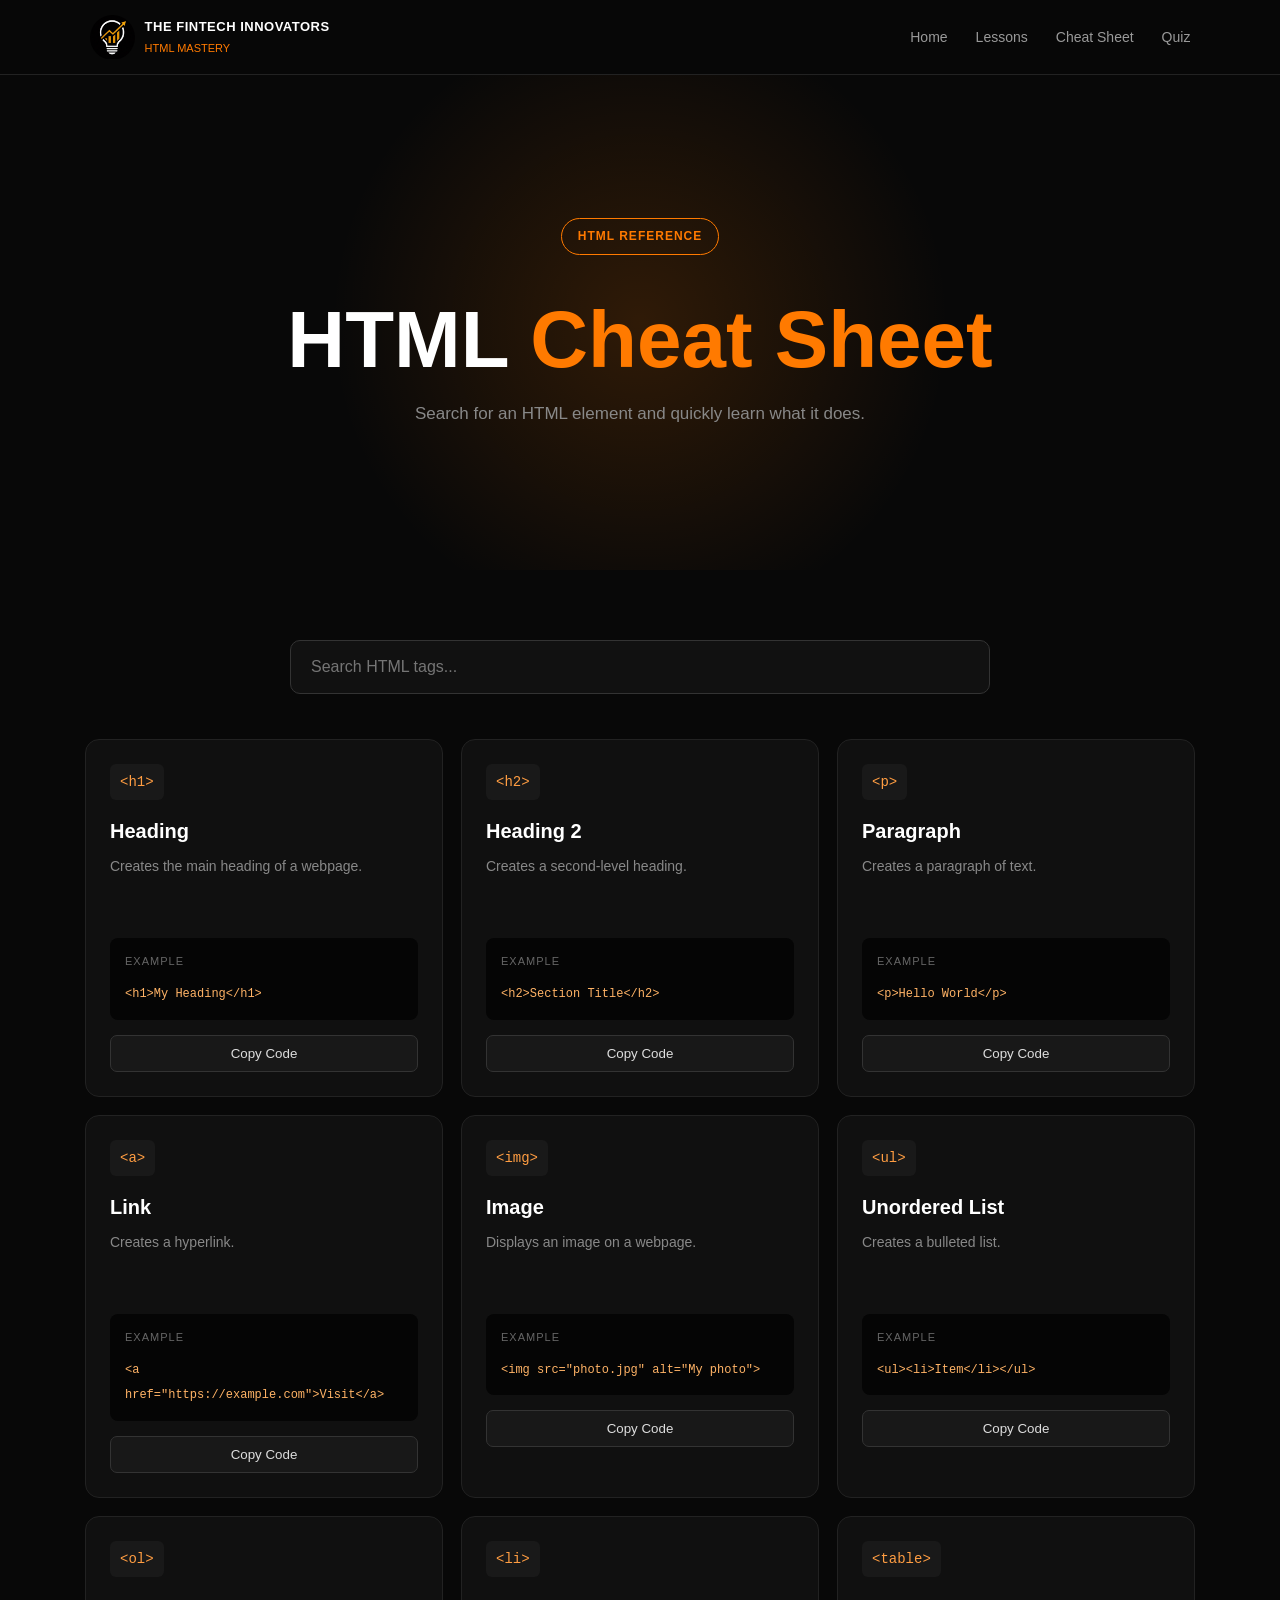
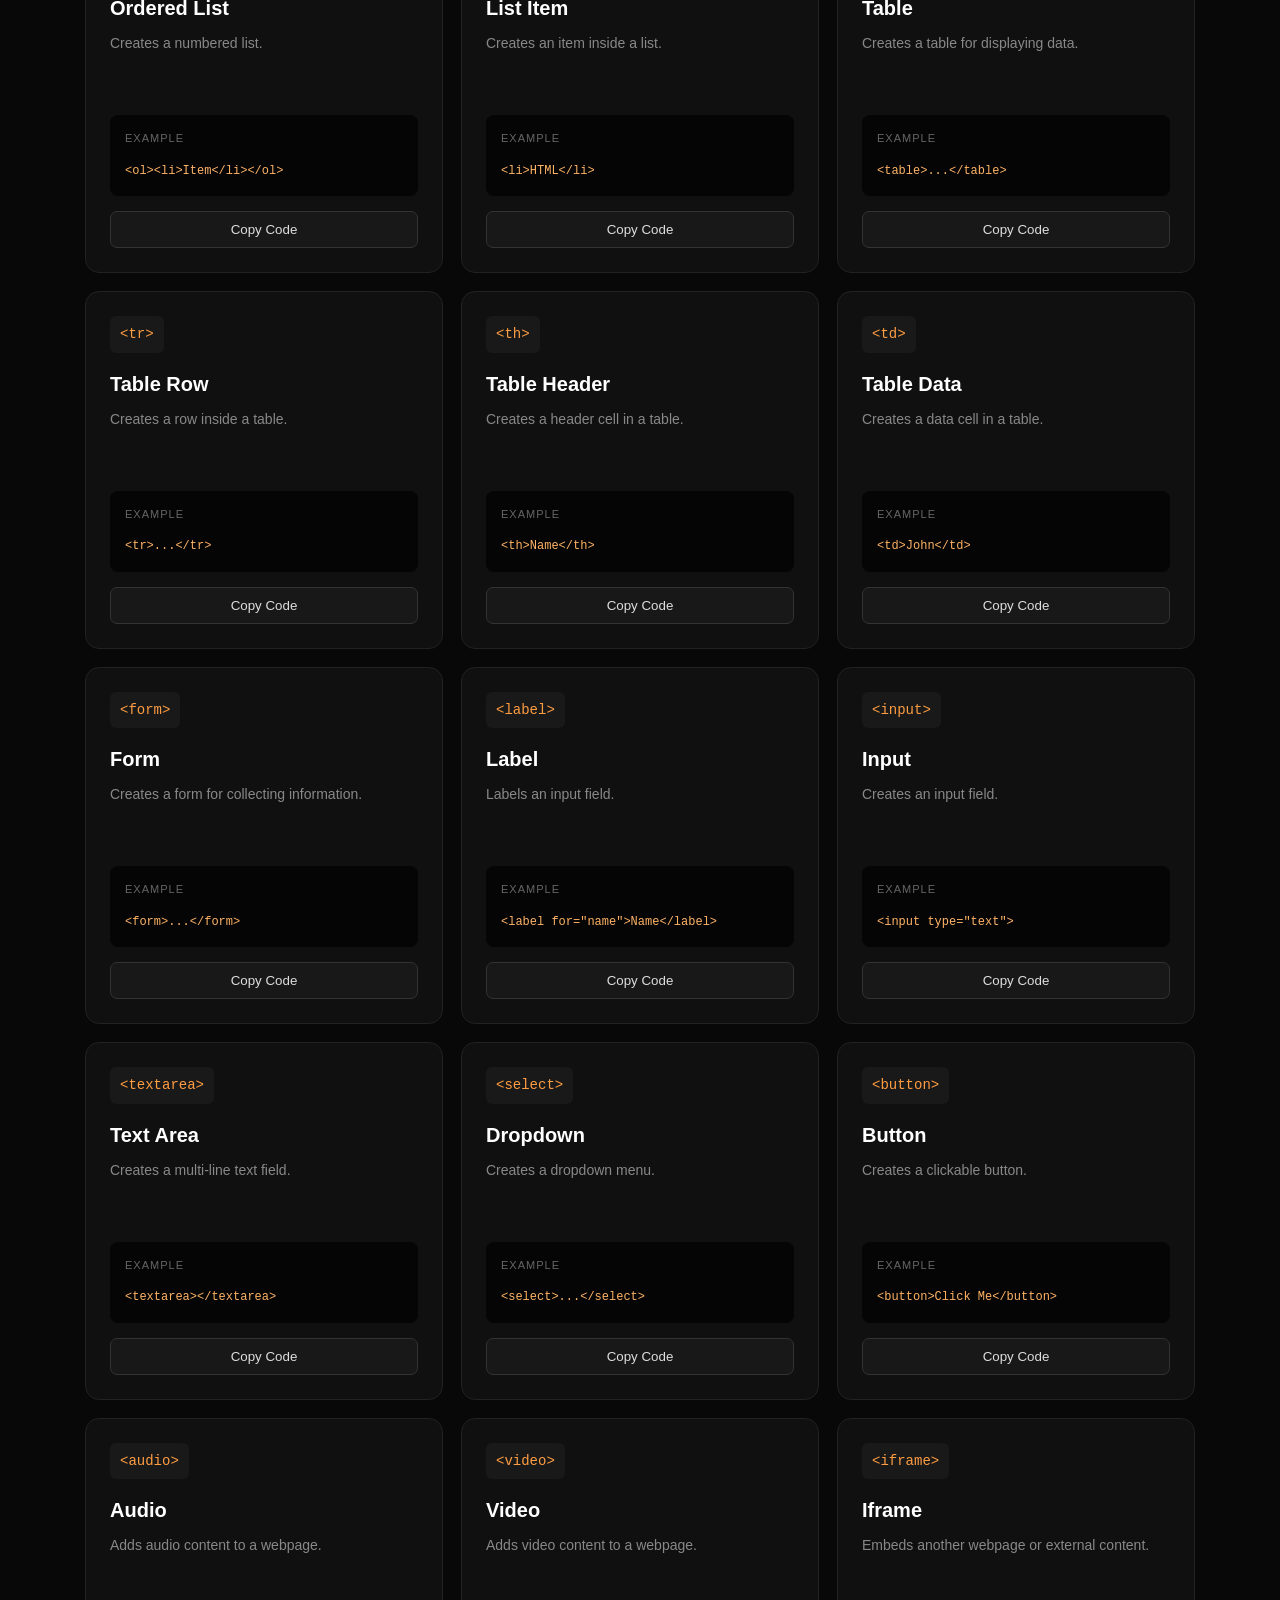
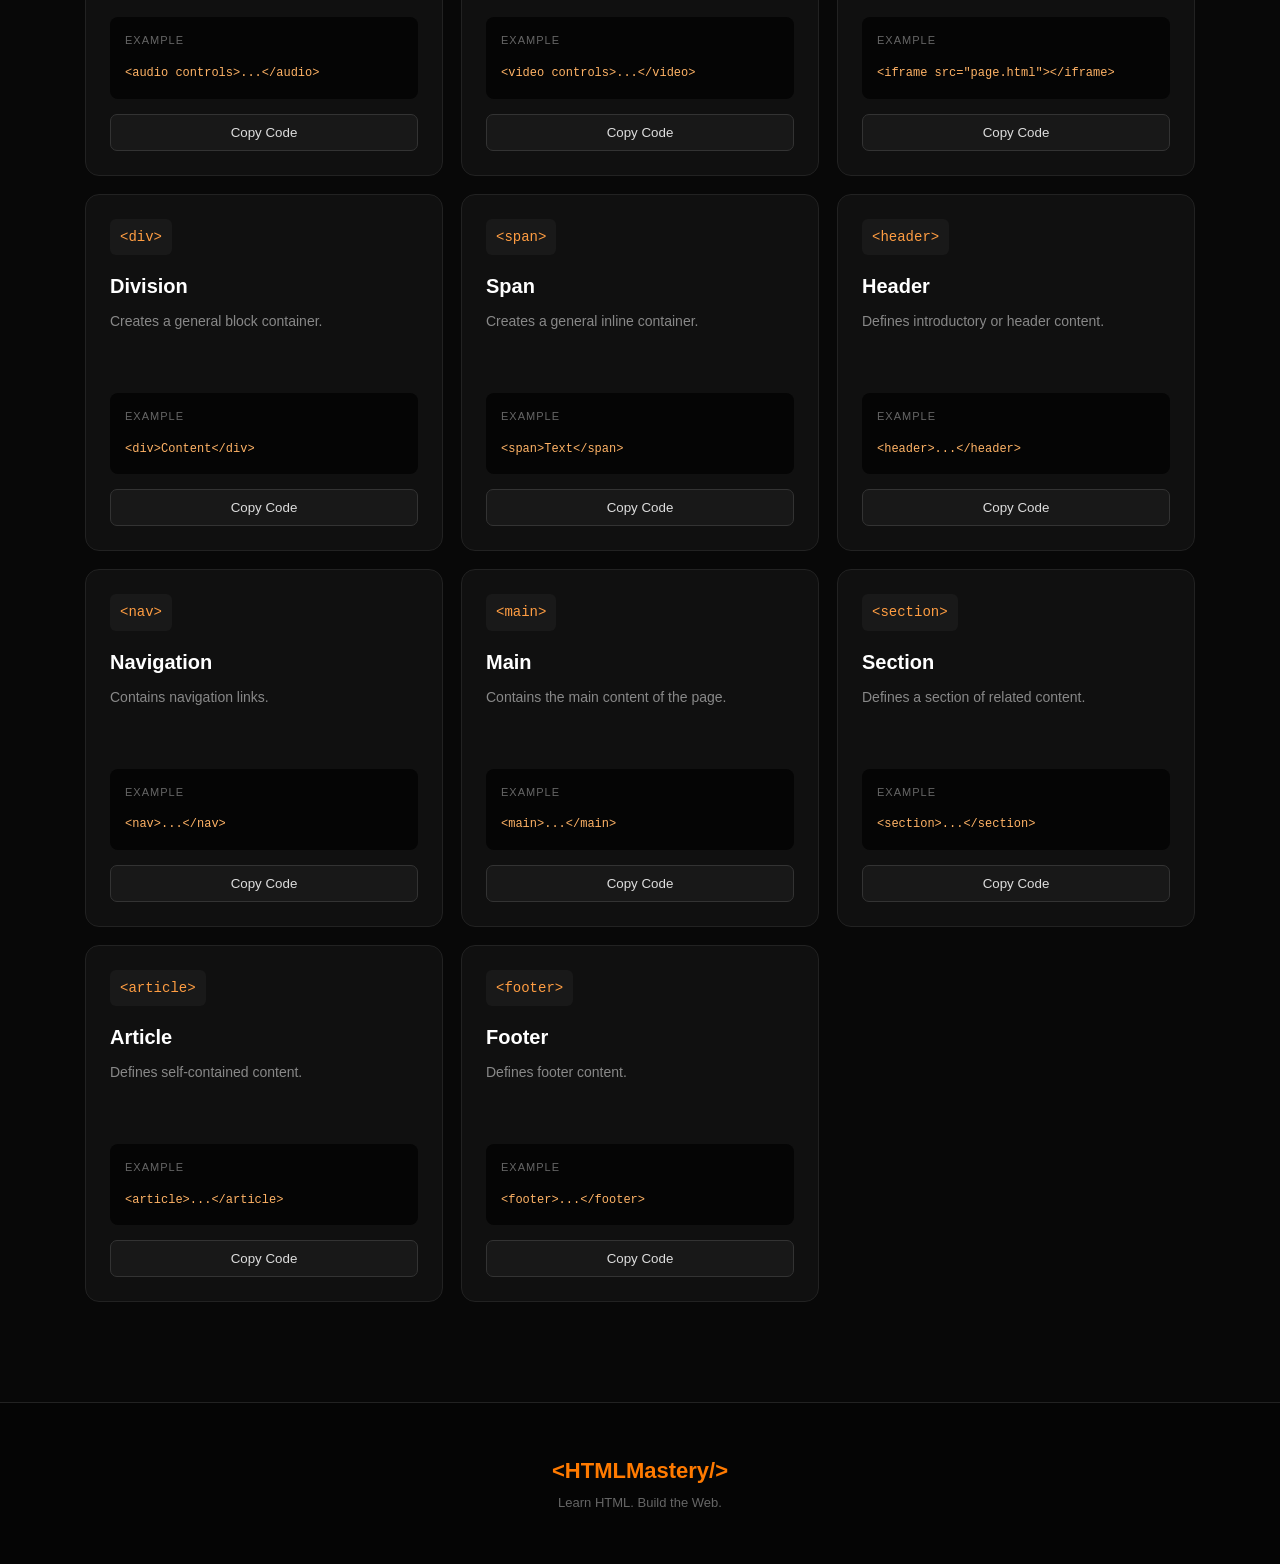
==== cheat-sheet.html @ 60eeace7 "Add files via upload" ====
<!DOCTYPE html>
<html lang="en">

<head>

  <meta charset="UTF-8">

  <meta
    name="viewport"
    content="width=device-width, initial-scale=1.0"
  >

  <title>HTML Cheat Sheet | HTML Mastery</title>

  <link rel="stylesheet" href="style.css">

</head>


<body>


  <!-- NAVIGATION -->

  <header class="navbar">

    <a href="index.html" class="brand">
        <img src="tfi-logo.jpeg" alt="The FinTech Innovators logo">

        <div>
            <strong>THE FINTECH INNOVATORS</strong>
            <span>HTML MASTERY</span>
        </div>
    </a>

    <nav>
        <a href="index.html">Home</a>
        <a href="lessons.html">Lessons</a>
        <a href="cheat-sheet.html">Cheat Sheet</a>
        <a href="quiz.html">Quiz</a>
    </nav>

</header>



  <!-- HERO -->

  <section class="course-hero">

    <div>

      <span class="badge">
        HTML REFERENCE
      </span>

      <h1>
        HTML <span>Cheat Sheet</span>
      </h1>

      <p>
        Search for an HTML element and quickly
        learn what it does.
      </p>

    </div>

  </section>



  <!-- SEARCH -->

  <main class="cheat-container">

    <div class="cheat-search">

      <input
        type="text"
        id="searchBox"
        placeholder="Search HTML tags..."
      >

    </div>


    <!-- RESULTS -->

    <div
      id="results"
      class="tag-grid"
    ></div>


    <p
      id="noResults"
      class="no-results"
    >
      No matching HTML tags found.
    </p>

  </main>



  <!-- FOOTER -->

  <footer>

    <p>
      &lt;HTMLMastery/&gt;
    </p>

    <span>
      Learn HTML. Build the Web.
    </span>

  </footer>



  <!-- JAVASCRIPT -->

  <script>

    const htmlTags = [

      {
        tag: "&lt;h1&gt;",
        name: "Heading",
        description: "Creates the main heading of a webpage.",
        code: "&lt;h1&gt;My Heading&lt;/h1&gt;"
      },

      {
        tag: "&lt;h2&gt;",
        name: "Heading 2",
        description: "Creates a second-level heading.",
        code: "&lt;h2&gt;Section Title&lt;/h2&gt;"
      },

      {
        tag: "&lt;p&gt;",
        name: "Paragraph",
        description: "Creates a paragraph of text.",
        code: "&lt;p&gt;Hello World&lt;/p&gt;"
      },

      {
        tag: "&lt;a&gt;",
        name: "Link",
        description: "Creates a hyperlink.",
        code: '&lt;a href="https://example.com"&gt;Visit&lt;/a&gt;'
      },

      {
        tag: "&lt;img&gt;",
        name: "Image",
        description: "Displays an image on a webpage.",
        code: '&lt;img src="photo.jpg" alt="My photo"&gt;'
      },

      {
        tag: "&lt;ul&gt;",
        name: "Unordered List",
        description: "Creates a bulleted list.",
        code: "&lt;ul&gt;&lt;li&gt;Item&lt;/li&gt;&lt;/ul&gt;"
      },

      {
        tag: "&lt;ol&gt;",
        name: "Ordered List",
        description: "Creates a numbered list.",
        code: "&lt;ol&gt;&lt;li&gt;Item&lt;/li&gt;&lt;/ol&gt;"
      },

      {
        tag: "&lt;li&gt;",
        name: "List Item",
        description: "Creates an item inside a list.",
        code: "&lt;li&gt;HTML&lt;/li&gt;"
      },

      {
        tag: "&lt;table&gt;",
        name: "Table",
        description: "Creates a table for displaying data.",
        code: "&lt;table&gt;...&lt;/table&gt;"
      },

      {
        tag: "&lt;tr&gt;",
        name: "Table Row",
        description: "Creates a row inside a table.",
        code: "&lt;tr&gt;...&lt;/tr&gt;"
      },

      {
        tag: "&lt;th&gt;",
        name: "Table Header",
        description: "Creates a header cell in a table.",
        code: "&lt;th&gt;Name&lt;/th&gt;"
      },

      {
        tag: "&lt;td&gt;",
        name: "Table Data",
        description: "Creates a data cell in a table.",
        code: "&lt;td&gt;John&lt;/td&gt;"
      },

      {
        tag: "&lt;form&gt;",
        name: "Form",
        description: "Creates a form for collecting information.",
        code: "&lt;form&gt;...&lt;/form&gt;"
      },

      {
        tag: "&lt;label&gt;",
        name: "Label",
        description: "Labels an input field.",
        code: '&lt;label for="name"&gt;Name&lt;/label&gt;'
      },

      {
        tag: "&lt;input&gt;",
        name: "Input",
        description: "Creates an input field.",
        code: '&lt;input type="text"&gt;'
      },

      {
        tag: "&lt;textarea&gt;",
        name: "Text Area",
        description: "Creates a multi-line text field.",
        code: "&lt;textarea&gt;&lt;/textarea&gt;"
      },

      {
        tag: "&lt;select&gt;",
        name: "Dropdown",
        description: "Creates a dropdown menu.",
        code: "&lt;select&gt;...&lt;/select&gt;"
      },

      {
        tag: "&lt;button&gt;",
        name: "Button",
        description: "Creates a clickable button.",
        code: "&lt;button&gt;Click Me&lt;/button&gt;"
      },

      {
        tag: "&lt;audio&gt;",
        name: "Audio",
        description: "Adds audio content to a webpage.",
        code: "&lt;audio controls&gt;...&lt;/audio&gt;"
      },

      {
        tag: "&lt;video&gt;",
        name: "Video",
        description: "Adds video content to a webpage.",
        code: "&lt;video controls&gt;...&lt;/video&gt;"
      },

      {
        tag: "&lt;iframe&gt;",
        name: "Iframe",
        description: "Embeds another webpage or external content.",
        code: '&lt;iframe src="page.html"&gt;&lt;/iframe&gt;'
      },

      {
        tag: "&lt;div&gt;",
        name: "Division",
        description: "Creates a general block container.",
        code: "&lt;div&gt;Content&lt;/div&gt;"
      },

      {
        tag: "&lt;span&gt;",
        name: "Span",
        description: "Creates a general inline container.",
        code: "&lt;span&gt;Text&lt;/span&gt;"
      },

      {
        tag: "&lt;header&gt;",
        name: "Header",
        description: "Defines introductory or header content.",
        code: "&lt;header&gt;...&lt;/header&gt;"
      },

      {
        tag: "&lt;nav&gt;",
        name: "Navigation",
        description: "Contains navigation links.",
        code: "&lt;nav&gt;...&lt;/nav&gt;"
      },

      {
        tag: "&lt;main&gt;",
        name: "Main",
        description: "Contains the main content of the page.",
        code: "&lt;main&gt;...&lt;/main&gt;"
      },

      {
        tag: "&lt;section&gt;",
        name: "Section",
        description: "Defines a section of related content.",
        code: "&lt;section&gt;...&lt;/section&gt;"
      },

      {
        tag: "&lt;article&gt;",
        name: "Article",
        description: "Defines self-contained content.",
        code: "&lt;article&gt;...&lt;/article&gt;"
      },

      {
        tag: "&lt;footer&gt;",
        name: "Footer",
        description: "Defines footer content.",
        code: "&lt;footer&gt;...&lt;/footer&gt;"
      }

    ];


    const results =
      document.getElementById("results");

    const searchBox =
      document.getElementById("searchBox");

    const noResults =
      document.getElementById("noResults");


    function showTags(list) {

      results.innerHTML = "";

      noResults.style.display = "none";


      if (list.length === 0) {

        noResults.style.display = "block";

        return;

      }


      list.forEach(function(item) {

        const card =
          document.createElement("div");

        card.className = "tag-card";


        card.innerHTML =

          '<div class="tag-name">' +
          item.tag +
          '</div>' +

          '<h3>' +
          item.name +
          '</h3>' +

          '<p>' +
          item.description +
          '</p>' +

          '<div class="tag-example">' +

          '<span>Example</span>' +

          '<code>' +
          item.code +
          '</code>' +

          '</div>' +

          '<button class="copy-tag">' +
          'Copy Code' +
          '</button>';


        const copyButton =
          card.querySelector(".copy-tag");


        copyButton.addEventListener(
          "click",
          function() {

            const temporary =
              document.createElement("textarea");

            temporary.innerHTML =
              item.code;

            document.body.appendChild(temporary);

            temporary.select();

            document.execCommand("copy");

            temporary.remove();

            copyButton.textContent =
              "Copied ✓";


            setTimeout(function() {

              copyButton.textContent =
                "Copy Code";

            }, 1200);

          }
        );


        results.appendChild(card);

      });

    }


    searchBox.addEventListener(
      "input",
      function() {

        const search =
          searchBox.value.toLowerCase();


        const filtered =
          htmlTags.filter(function(item) {

            return (

              item.name
                .toLowerCase()
                .includes(search)

              ||

              item.description
                .toLowerCase()
                .includes(search)

              ||

              item.tag
                .toLowerCase()
                .includes(search)

            );

          });


        showTags(filtered);

      }
    );


    showTags(htmlTags);

  </script>


</body>

</html>
---- style.css ----
* {
  margin: 0;
  padding: 0;
  box-sizing: border-box;
}

html {
  scroll-behavior: smooth;
}

body {
  font-family: Arial, Helvetica, sans-serif;
  background: #080808;
  color: #ffffff;
  line-height: 1.6;
}


/* =========================
   NAVIGATION
========================= */

.navbar {
  position: sticky;
  top: 0;
  z-index: 1000;

  height: 75px;

  display: flex;
  align-items: center;
  justify-content: space-between;

  padding: 0 7%;

  background: rgba(8, 8, 8, 0.94);

  border-bottom: 1px solid #222;

  backdrop-filter: blur(12px);
}

.logo {
  color: #ffffff;

  font-size: 22px;
  font-weight: 800;

  text-decoration: none;
}

.logo span {
  color: #ff7a00;
}

nav {
  display: flex;
  gap: 28px;
}

nav a {
  color: #999;

  text-decoration: none;

  font-size: 14px;

  transition: 0.3s;
}

nav a:hover {
  color: #ff7a00;
}


/* =========================
   HERO
========================= */

.hero {
  min-height: 90vh;

  display: flex;
  align-items: center;
  justify-content: center;

  text-align: center;

  padding: 80px 20px;

  background:
    radial-gradient(
      circle at center,
      rgba(255, 122, 0, 0.18),
      transparent 40%
    );
}

.hero-content {
  max-width: 900px;
}

.badge {
  display: inline-block;

  padding: 8px 16px;

  border: 1px solid #ff7a00;

  border-radius: 50px;

  color: #ff7a00;

  font-size: 12px;

  font-weight: bold;

  letter-spacing: 1px;

  margin-bottom: 25px;
}

.hero h1 {
  font-size: clamp(50px, 9vw, 100px);

  line-height: 0.95;

  margin-bottom: 30px;

  letter-spacing: -4px;
}

.hero h1 span {
  color: #ff7a00;
}

.hero p {
  max-width: 650px;

  margin: auto;

  color: #999;

  font-size: 18px;
}


/* =========================
   BUTTONS
========================= */

.hero-buttons {
  display: flex;

  justify-content: center;

  gap: 15px;

  margin-top: 35px;

  flex-wrap: wrap;
}

.btn {
  display: inline-block;

  padding: 14px 24px;

  border-radius: 8px;

  text-decoration: none;

  font-weight: bold;

  transition: 0.3s;
}

.primary {
  background: #ff7a00;

  color: #000;
}

.primary:hover {
  transform: translateY(-4px);

  box-shadow:
    0 10px 30px rgba(255, 122, 0, 0.3);
}

.secondary {
  border: 1px solid #333;

  color: white;

  background: #111;
}

.secondary:hover {
  border-color: #ff7a00;

  transform: translateY(-4px);
}


/* =========================
   SECTIONS
========================= */

section {
  padding: 100px 7%;
}

.section-title {
  text-align: center;

  margin-bottom: 55px;
}

.section-title span {
  color: #ff7a00;

  font-size: 12px;

  font-weight: bold;

  letter-spacing: 2px;
}

.section-title h2 {
  font-size: 42px;

  margin-top: 8px;
}


/* =========================
   FEATURE CARDS
========================= */

.feature-grid {
  max-width: 1100px;

  margin: auto;

  display: grid;

  grid-template-columns:
    repeat(auto-fit, minmax(260px, 1fr));

  gap: 20px;
}

.feature-card {
  background: #101010;

  border: 1px solid #222;

  border-radius: 16px;

  padding: 30px;

  transition: 0.35s;
}

.feature-card:hover {
  transform: translateY(-8px);

  border-color: #ff7a00;

  box-shadow:
    0 15px 40px rgba(0, 0, 0, 0.4);
}

.icon {
  font-size: 35px;

  margin-bottom: 20px;
}

.feature-card h3 {
  font-size: 21px;

  margin-bottom: 10px;
}

.feature-card p {
  color: #888;

  font-size: 15px;
}


/* =========================
   CALL TO ACTION
========================= */

.cta {
  text-align: center;

  background:
    linear-gradient(
      135deg,
      #171717,
      #0b0b0b
    );
}

.cta div {
  max-width: 700px;

  margin: auto;
}

.cta h2 {
  font-size: 45px;

  margin-bottom: 15px;
}

.cta p {
  color: #888;

  margin-bottom: 10px;
}


/* =========================
   FOOTER
========================= */

footer {
  text-align: center;

  padding: 50px 20px;

  border-top: 1px solid #222;

  background: #050505;
}

footer p {
  font-size: 22px;

  font-weight: bold;

  color: #ff7a00;
}

footer span {
  color: #666;

  font-size: 13px;
}


/* =========================
   MOBILE
========================= */

@media (max-width: 700px) {

  .navbar {
    padding: 0 5%;
  }

  nav {
    gap: 12px;
  }

  nav a {
    font-size: 12px;
  }

  .hero {
    min-height: 80vh;

    padding: 60px 20px;
  }

  .hero h1 {
    font-size: 55px;

    letter-spacing: -2px;
  }

  .hero p {
    font-size: 16px;
  }

  section {
    padding: 75px 5%;
  }

  .section-title h2 {
    font-size: 32px;
  }

  .cta h2 {
    font-size: 34px;
  }

}
/* =========================
   COURSE PAGE
========================= */

.course-hero {
  min-height: 55vh;

  display: flex;
  align-items: center;
  justify-content: center;

  text-align: center;

  padding: 80px 20px;

  background:
    radial-gradient(
      circle at center,
      rgba(255, 122, 0, 0.16),
      transparent 45%
    );
}

.course-hero h1 {
  font-size: clamp(48px, 8vw, 80px);

  line-height: 1;

  margin: 20px 0;
}

.course-hero h1 span {
  color: #ff7a00;
}

.course-hero p {
  color: #888;

  max-width: 600px;

  margin: auto;

  font-size: 17px;
}


.course-container {
  max-width: 900px;

  margin: auto;

  padding: 80px 20px;
}


.lesson-card {
  background: #101010;

  border: 1px solid #222;

  border-radius: 18px;

  padding: 40px;

  margin-bottom: 25px;

  transition: 0.3s;
}

.lesson-card:hover {
  border-color: #333;
}


.lesson-number {
  display: inline-block;

  color: #ff7a00;

  font-size: 12px;

  font-weight: bold;

  letter-spacing: 2px;

  margin-bottom: 12px;
}


.lesson-card h2 {
  font-size: 32px;

  margin-bottom: 18px;
}

.lesson-card h3 {
  font-size: 20px;

  margin: 25px 0 10px;
}

.lesson-card p {
  color: #999;

  margin-bottom: 18px;
}

.lesson-card strong {
  color: #fff;
}


.lesson-card ul {
  color: #999;

  padding-left: 22px;

  margin: 15px 0;
}

.lesson-card li {
  margin-bottom: 8px;
}


/* CODE BLOCKS */

.lesson-card pre {
  background: #050505;

  border: 1px solid #252525;

  border-radius: 10px;

  padding: 22px;

  margin: 20px 0;

  overflow-x: auto;
}

.lesson-card pre code {
  color: #ffb366;

  font-family: Consolas, monospace;

  font-size: 14px;

  line-height: 1.7;
}


/* INLINE CODE */

.lesson-card code {
  color: #ff9d42;

  font-family: Consolas, monospace;

  background: #191919;

  padding: 2px 5px;

  border-radius: 4px;
}


/* CONCEPT BOX */

.concept-box,
.note-box,
.warning-box {
  padding: 20px;

  margin: 25px 0;

  border-radius: 10px;

  background: #151515;

  border-left: 3px solid #ff7a00;
}

.concept-box p,
.note-box p,
.warning-box p {
  margin-top: 8px;
}

.warning-box {
  border-left-color: #ff5555;
}


/* THREE COLUMNS */

.three-column {
  display: grid;

  grid-template-columns:
    repeat(3, 1fr);

  gap: 15px;

  margin: 25px 0;
}

.three-column div {
  background: #161616;

  padding: 20px;

  border-radius: 10px;

  text-align: center;
}

.three-column strong {
  color: #ff7a00;

  display: block;

  font-size: 20px;
}

.three-column p {
  margin: 5px 0 0;
}


/* NEXT STEPS */

.next-steps {
  display: grid;

  grid-template-columns:
    repeat(2, 1fr);

  gap: 12px;

  margin: 30px 0;
}

.next-steps div {
  display: flex;

  align-items: center;

  gap: 15px;

  padding: 15px;

  background: #151515;

  border-radius: 8px;
}

.next-steps strong {
  color: #ff7a00;

  font-size: 20px;
}

.next-steps span {
  color: #aaa;
}


/* FINAL LESSON */

.final-lesson {
  text-align: center;

  border-color: #ff7a00;

  background:
    radial-gradient(
      circle at center,
      rgba(255, 122, 0, 0.08),
      #101010
    );
}

.final-lesson p {
  max-width: 600px;

  margin: 0 auto 25px;
}


/* MOBILE */

@media (max-width: 700px) {

  .course-hero {
    min-height: 50vh;
  }

  .course-hero h1 {
    font-size: 50px;
  }

  .lesson-card {
    padding: 25px 20px;
  }

  .lesson-card h2 {
    font-size: 27px;
  }

  .three-column {
    grid-template-columns: 1fr;
  }

  .next-steps {
    grid-template-columns: 1fr;
  }

  .lesson-card pre {
    padding: 15px;
  }

}
/* =========================
   CHEAT SHEET
========================= */

.cheat-container {
  max-width: 1150px;

  margin: auto;

  padding: 70px 20px 100px;
}


.cheat-search {
  max-width: 700px;

  margin: 0 auto 45px;
}


.cheat-search input {
  width: 100%;

  padding: 17px 20px;

  background: #111;

  color: white;

  border: 1px solid #333;

  border-radius: 10px;

  outline: none;

  font-size: 16px;
}


.cheat-search input:focus {
  border-color: #ff7a00;

  box-shadow:
    0 0 20px rgba(255, 122, 0, 0.08);
}


.tag-grid {
  display: grid;

  grid-template-columns:
    repeat(auto-fit, minmax(280px, 1fr));

  gap: 18px;
}


.tag-card {
  background: #101010;

  border: 1px solid #222;

  border-radius: 14px;

  padding: 24px;

  transition: 0.3s;
}


.tag-card:hover {
  transform: translateY(-5px);

  border-color: #ff7a00;
}


.tag-name {
  display: inline-block;

  color: #ff9d42;

  background: #191919;

  padding: 7px 10px;

  border-radius: 6px;

  font-family: Consolas, monospace;

  font-size: 14px;

  margin-bottom: 15px;
}


.tag-card h3 {
  margin-bottom: 8px;

  font-size: 20px;
}


.tag-card p {
  color: #888;

  font-size: 14px;

  min-height: 65px;
}


.tag-example {
  margin-top: 18px;

  padding: 15px;

  background: #050505;

  border-radius: 8px;

  overflow: hidden;
}


.tag-example span {
  display: block;

  color: #666;

  font-size: 11px;

  text-transform: uppercase;

  letter-spacing: 1px;

  margin-bottom: 8px;
}


.tag-example code {
  color: #ffb366;

  font-family: Consolas, monospace;

  font-size: 12px;

  word-break: break-word;
}


.copy-tag {
  width: 100%;

  margin-top: 15px;

  padding: 10px;

  background: #181818;

  color: #ddd;

  border: 1px solid #333;

  border-radius: 7px;

  cursor: pointer;

  transition: 0.2s;
}


.copy-tag:hover {
  background: #ff7a00;

  color: #000;

  border-color: #ff7a00;
}


.no-results {
  display: none;

  text-align: center;

  color: #777;

  padding: 60px 20px;
}


@media (max-width: 700px) {

  .tag-grid {
    grid-template-columns: 1fr;
  }

}
/* =========================
   QUIZ PAGE
========================= */

.quiz-container {
  max-width: 850px;

  margin: auto;

  padding: 70px 20px 100px;
}


.quiz-card,
.result-card {
  background: #101010;

  border: 1px solid #222;

  border-radius: 18px;

  padding: 35px;

  box-shadow:
    0 20px 50px rgba(0, 0, 0, 0.25);
}


.quiz-top {
  display: flex;

  justify-content: space-between;

  color: #888;

  font-size: 14px;

  margin-bottom: 15px;
}


.progress-bar {
  height: 6px;

  background: #222;

  border-radius: 20px;

  overflow: hidden;

  margin-bottom: 35px;
}


.progress {
  height: 100%;

  width: 10%;

  background: #ff7a00;

  transition: 0.3s;
}


.quiz-card h2 {
  font-size: 28px;

  margin-bottom: 25px;
}


.answer-button {
  display: block;

  width: 100%;

  padding: 16px;

  margin: 12px 0;

  text-align: left;

  background: #161616;

  color: #ddd;

  border: 1px solid #333;

  border-radius: 9px;

  cursor: pointer;

  font-size: 15px;

  transition: 0.2s;
}


.answer-button:hover:not(:disabled) {
  border-color: #ff7a00;

  transform: translateX(4px);
}


.answer-button:disabled {
  cursor: default;
}


.answer-button.correct {
  border-color: #00d084;

  background: rgba(0, 208, 132, 0.1);

  color: #00d084;
}


.answer-button.wrong {
  border-color: #ff5555;

  background: rgba(255, 85, 85, 0.1);

  color: #ff5555;
}


.correct-text {
  color: #00d084;

  font-weight: bold;

  margin-top: 20px;
}


.wrong-text {
  color: #ff5555;

  font-weight: bold;

  margin-top: 20px;
}


.quiz-next {
  display: block;

  margin-top: 25px;

  padding: 13px 22px;

  background: #ff7a00;

  color: #000;

  border: none;

  border-radius: 8px;

  font-weight: bold;

  cursor: pointer;
}


.quiz-next:hover {
  box-shadow:
    0 8px 25px rgba(255, 122, 0, 0.25);
}


/* RESULT */

.result-card {
  text-align: center;
}


.result-card h2 {
  font-size: 35px;

  margin: 20px 0;
}


.final-score {
  font-size: 90px;

  font-weight: 900;

  color: #ff7a00;

  line-height: 1;

  margin: 25px 0;
}


.result-card p {
  color: #999;

  max-width: 550px;

  margin: 0 auto 30px;
}


.result-card .btn {
  margin: 5px;
}


@media (max-width: 700px) {

  .quiz-card,
  .result-card {
    padding: 25px 18px;
  }

  .quiz-card h2 {
    font-size: 23px;
  }

  .final-score {
    font-size: 70px;
  }

}
/* ============================= */
/* HTML MASTERY ANIMATIONS */
/* ============================= */

@keyframes fadeUp {
    0% {
        opacity: 0;
        transform: translateY(40px);
    }

    100% {
        opacity: 1;
        transform: translateY(0);
    }
}

/* Hero animation */
.hero-content {
    animation: fadeUp 1s ease-out;
}

/* Course hero */
.course-hero {
    animation: fadeUp 1s ease-out;
}

/* Cards */
.feature-card,
.lesson-card,
.tag-card,
.quiz-card {
    animation: fadeUp 0.8s ease-out both;
}

/* Make cards appear one after another */
.feature-card:nth-child(1),
.lesson-card:nth-child(1),
.tag-card:nth-child(1) {
    animation-delay: 0.1s;
}

.feature-card:nth-child(2),
.lesson-card:nth-child(2),
.tag-card:nth-child(2) {
    animation-delay: 0.2s;
}

.feature-card:nth-child(3),
.lesson-card:nth-child(3),
.tag-card:nth-child(3) {
    animation-delay: 0.3s;
}

/* Button animation */
.btn {
    transition: all 0.3s ease;
}

.btn:hover {
    transform: translateY(-5px) scale(1.03);
}

/* Card hover animation */
.feature-card,
.lesson-card,
.tag-card {
    transition: transform 0.3s ease, box-shadow 0.3s ease;
}

.feature-card:hover,
.lesson-card:hover,
.tag-card:hover {
    transform: translateY(-8px);
}

/* Logo animation */
.logo {
    transition: transform 0.3s ease;
}

.logo:hover {
    transform: scale(1.08);
}
/* TFI BRANDING */

.brand {
    display: flex;
    align-items: center;
    gap: 10px;
    text-decoration: none;
}

.brand img {
    width: 45px;
    height: 45px;
    object-fit: contain;
    border-radius: 50%;
}

.brand div {
    display: flex;
    flex-direction: column;
}

.brand strong {
    font-size: 13px;
    color: #ffffff;
    letter-spacing: 0.5px;
}

.brand span {
    font-size: 11px;
    color: #ff7a00;
    margin-top: 2px;
}
/* ============================= */
/* COURSE PROGRESS */
/* ============================= */

.progress-container {
    margin: 30px auto 40px;
    padding: 20px;
    max-width: 900px;
    background: #111;
    border: 1px solid #292929;
    border-radius: 12px;
}

.progress-header {
    display: flex;
    justify-content: space-between;
    align-items: center;
    gap: 15px;
    margin-bottom: 12px;
    color: #fff;
}

.progress-header span {
    color: #ff7a00;
    font-size: 14px;
}

.progress-track {
    width: 100%;
    height: 10px;
    background: #292929;
    border-radius: 20px;
    overflow: hidden;
}

#progress-bar {
    width: 0%;
    height: 100%;
    background: #ff7a00;
    border-radius: 20px;
    transition: width 0.5s ease;
}

@media (max-width: 600px) {
    .progress-header {
        flex-direction: column;
        align-items: flex-start;
    }
}
/* LESSON COMPLETE BUTTON */

.complete-lesson {
    margin-top: 20px;
    padding: 11px 16px;
    background: #181818;
    color: #aaa;
    border: 1px solid #333;
    border-radius: 7px;
    cursor: pointer;
    transition: all 0.25s ease;
}

.complete-lesson:hover {
    border-color: #ff7a00;
    color: #ff7a00;
    transform: translateY(-2px);
}

.complete-lesson.completed {
    background: #0c251c;
    color: #00d084;
    border-color: #00d084;
}
/* RESET PROGRESS BUTTON */

.reset-progress {
    margin-top: 15px;
    padding: 9px 14px;
    background: transparent;
    color: #888;
    border: 1px solid #444;
    border-radius: 7px;
    cursor: pointer;
    transition: all 0.25s ease;
}

.reset-progress:hover {
    color: #ff7a00;
    border-color: #ff7a00;
}
/* ============================= */
/* MOBILE RESPONSIVE DESIGN */
/* ============================= */

@media (max-width: 700px) {

    /* Navbar */
    .navbar {
        height: auto;
        padding: 15px;
        flex-direction: column;
        align-items: center;
        gap: 15px;
    }

    .brand {
        justify-content: center;
    }

    .brand img {
        width: 42px;
        height: 42px;
    }

    .brand strong {
        font-size: 11px;
    }

    .brand span {
        font-size: 10px;
    }

    .navbar nav {
        width: 100%;
        justify-content: center;
        flex-wrap: wrap;
        gap: 10px;
    }

    .navbar nav a {
        font-size: 13px;
        margin: 0;
        padding: 6px;
    }

    /* Hero */
    .hero {
        padding: 70px 20px;
        text-align: center;
    }

    .hero h1 {
        font-size: 42px;
        line-height: 1.05;
    }

    .hero p {
        font-size: 15px;
        line-height: 1.6;
    }

    /* Buttons */
    .hero-buttons {
        flex-direction: column;
        align-items: center;
        gap: 12px;
    }

    .hero-buttons .btn {
        width: 100%;
        max-width: 280px;
        text-align: center;
    }

    /* Feature cards */
    .feature-grid {
        grid-template-columns: 1fr;
        gap: 18px;
        padding: 20px;
    }

    .feature-card {
        padding: 22px;
    }

    /* Course */
    .course-container {
        padding: 20px 15px;
    }

    .course-hero {
        padding: 50px 20px;
        text-align: center;
    }

    .course-hero h1 {
        font-size: 38px;
    }

    .lesson-card {
        padding: 22px 18px;
    }

    .lesson-card pre {
        font-size: 12px;
        overflow-x: auto;
    }

    /* Progress */
    .progress-container {
        margin: 20px 10px 30px;
        padding: 16px;
    }

    .progress-header {
        flex-direction: column;
        align-items: flex-start;
        gap: 8px;
    }

    /* Complete button */
    .complete-lesson {
        width: 100%;
    }

    /* Cheat sheet */
    .tag-grid {
        grid-template-columns: 1fr;
        padding: 15px;
    }

    .tag-card {
        padding: 20px;
    }

    /* Quiz */
    .quiz-container {
        padding: 20px 15px;
    }

    .quiz-card {
        padding: 22px 18px;
    }

    .answer-button {
        width: 100%;
        text-align: left;
    }
}
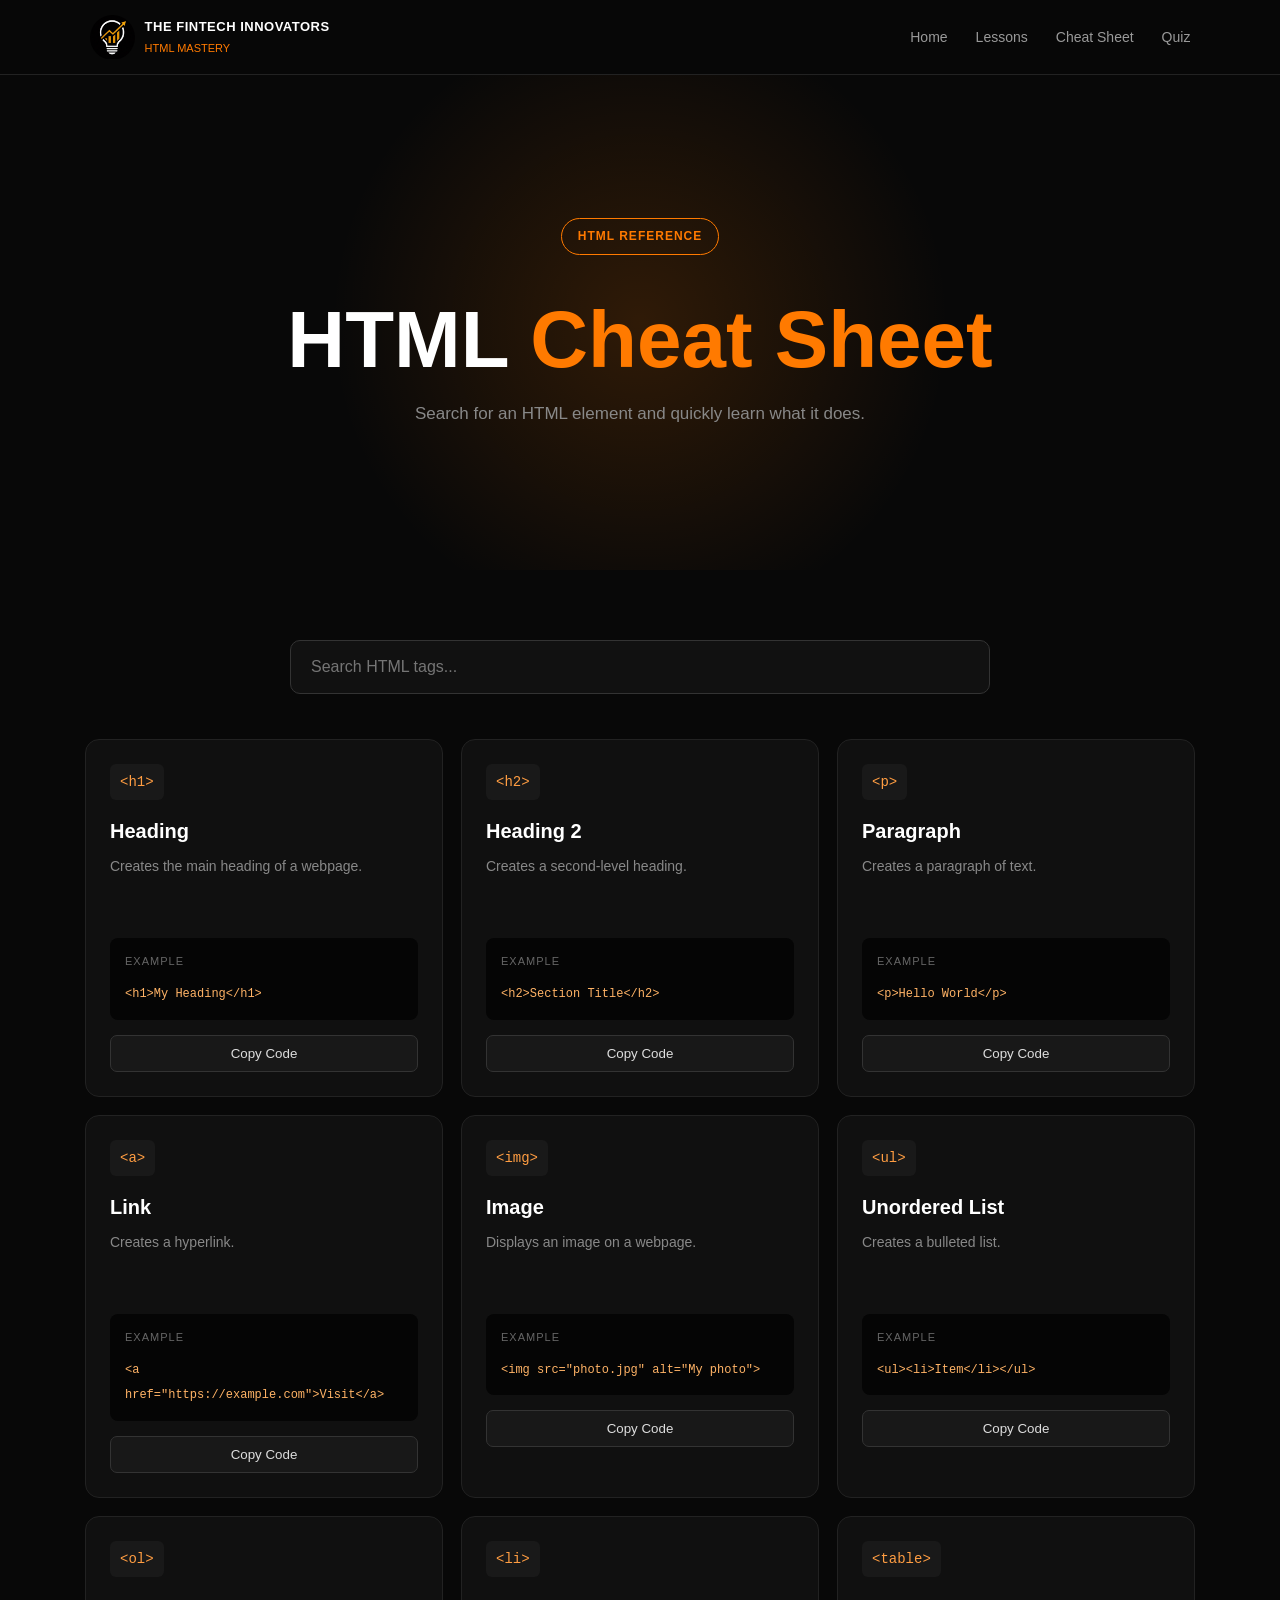
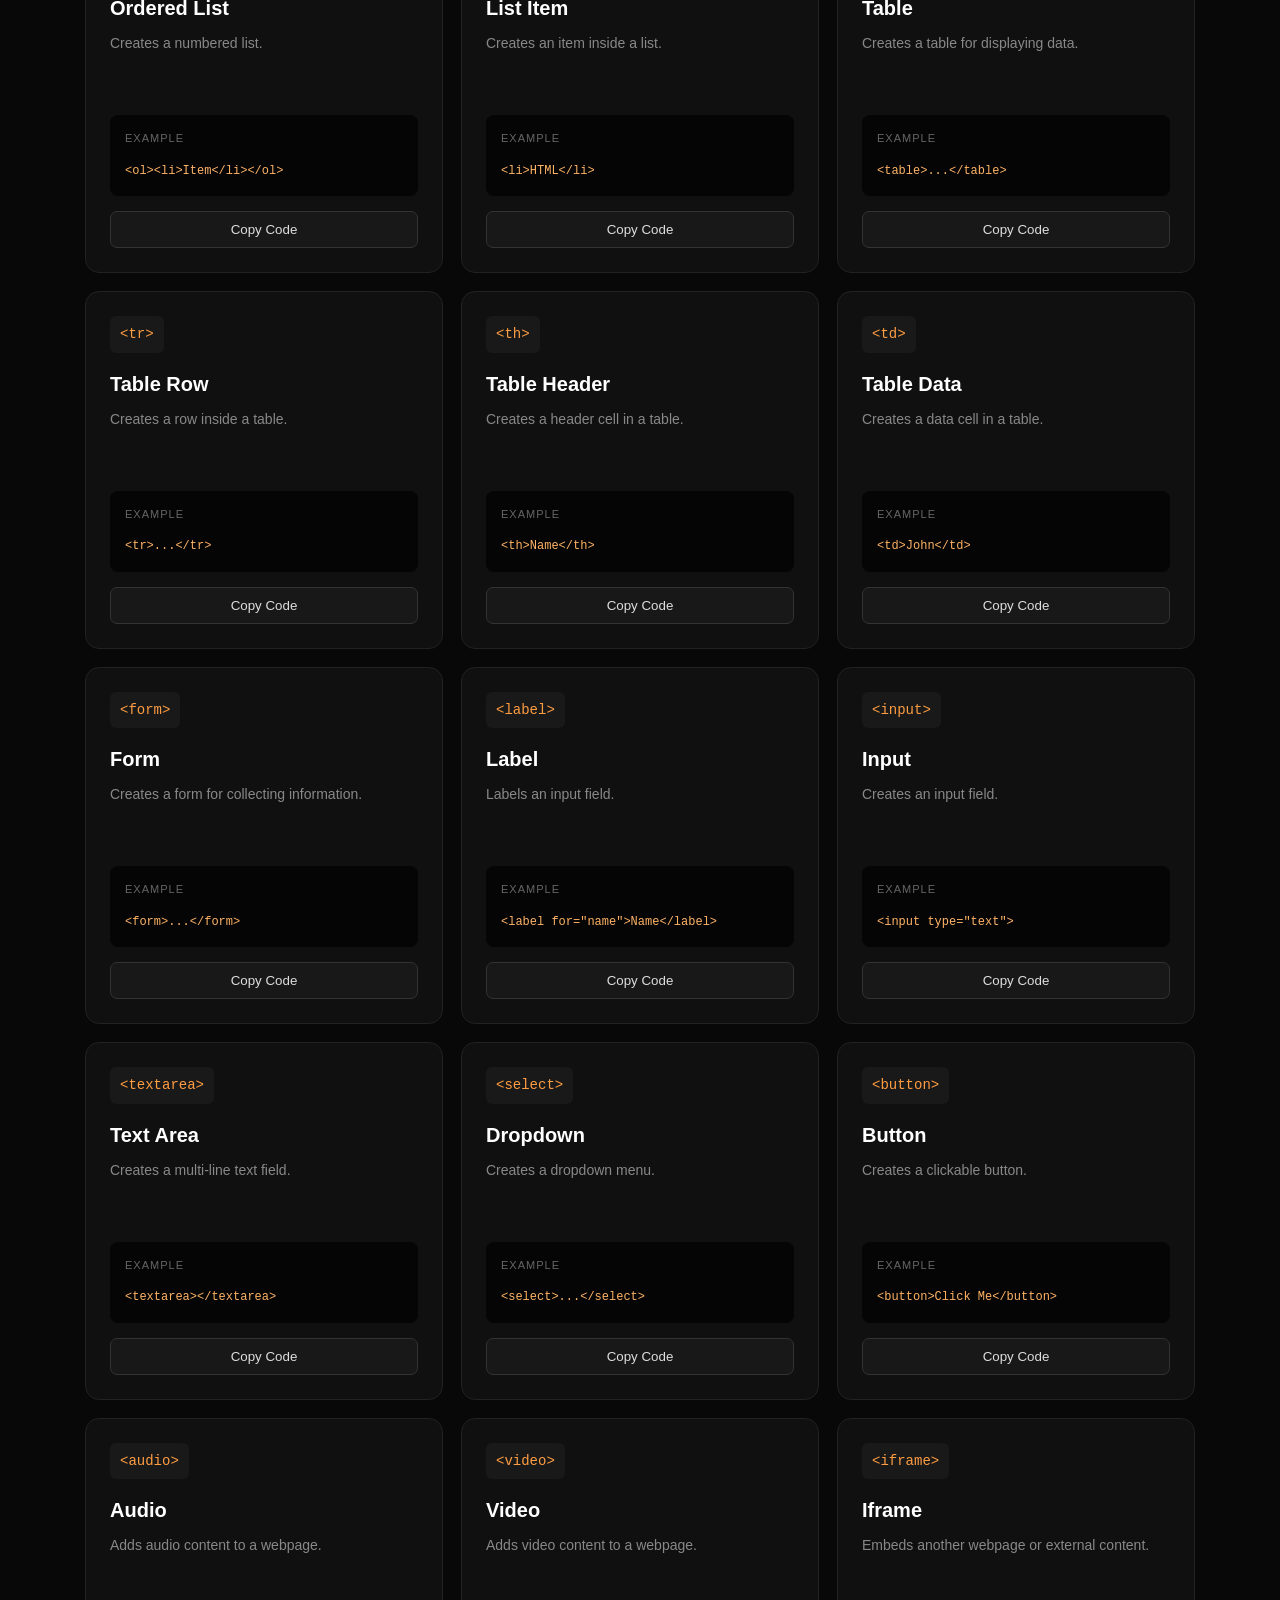
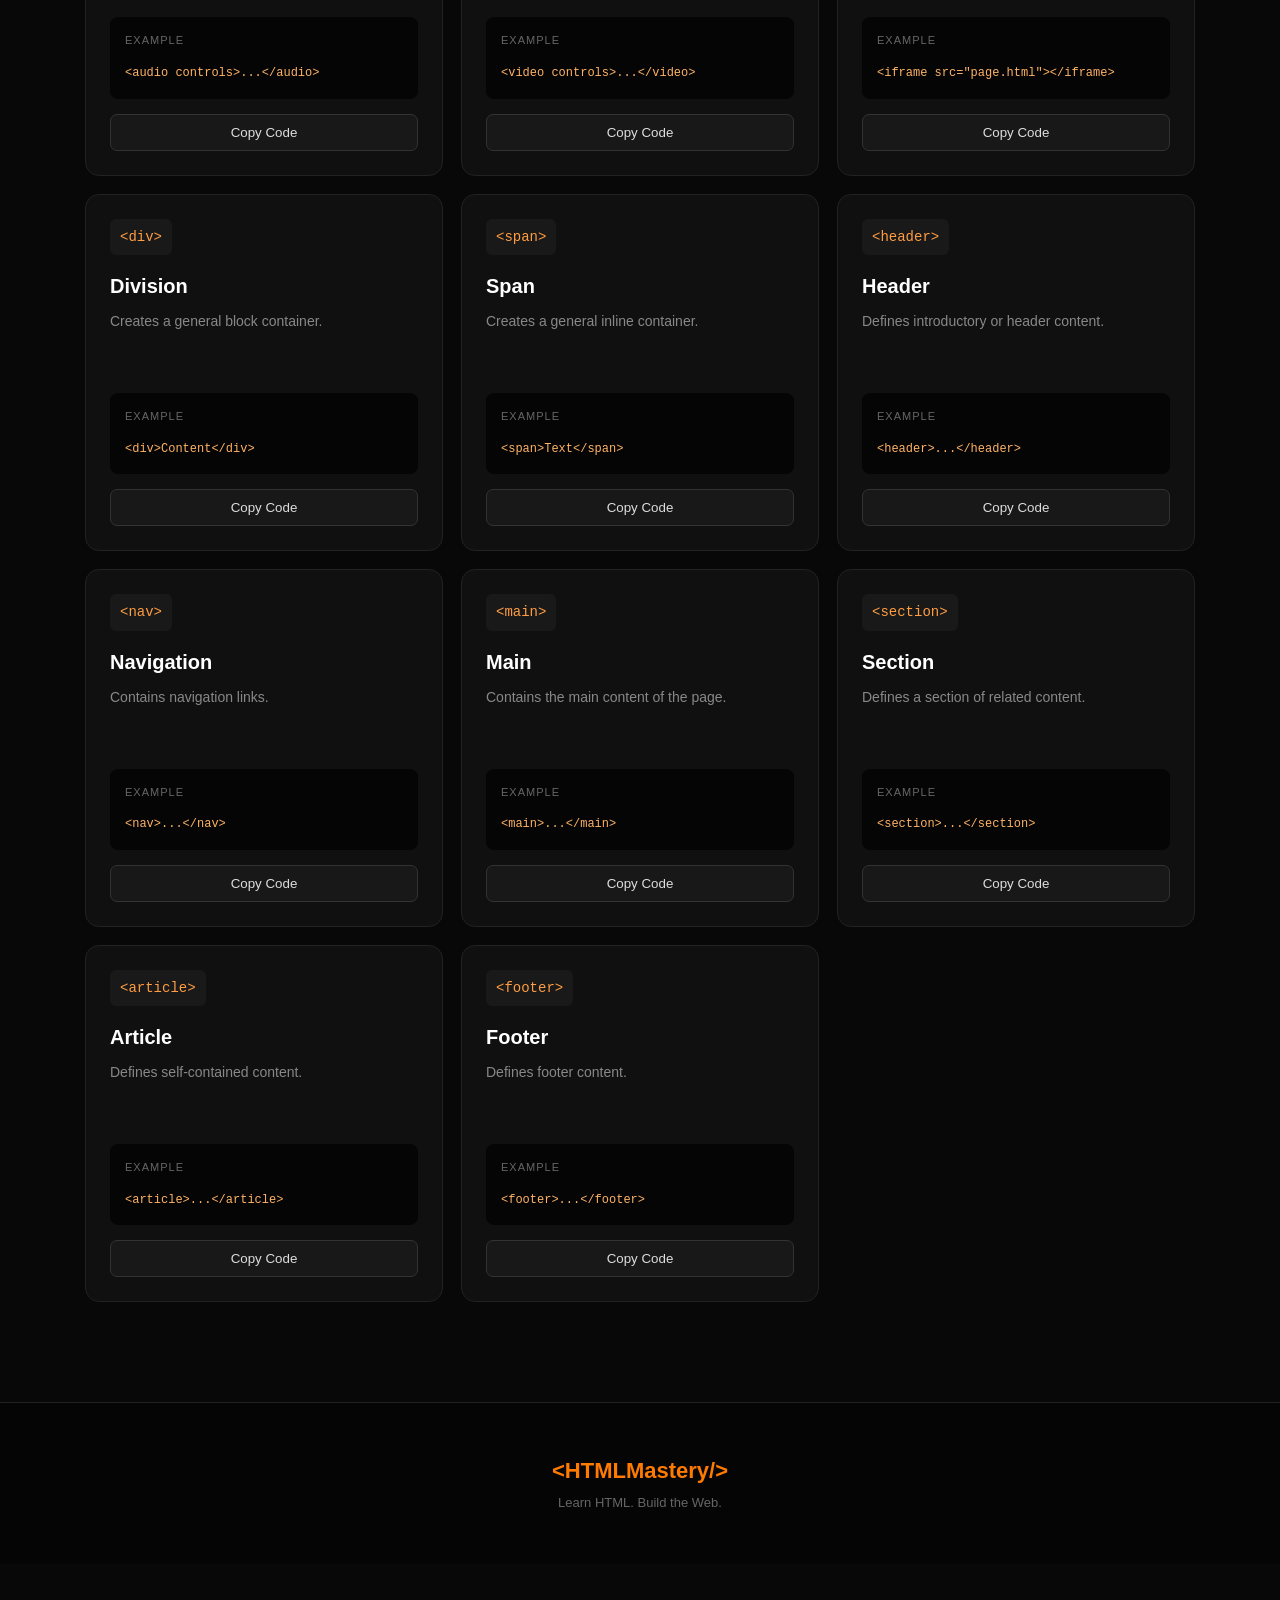
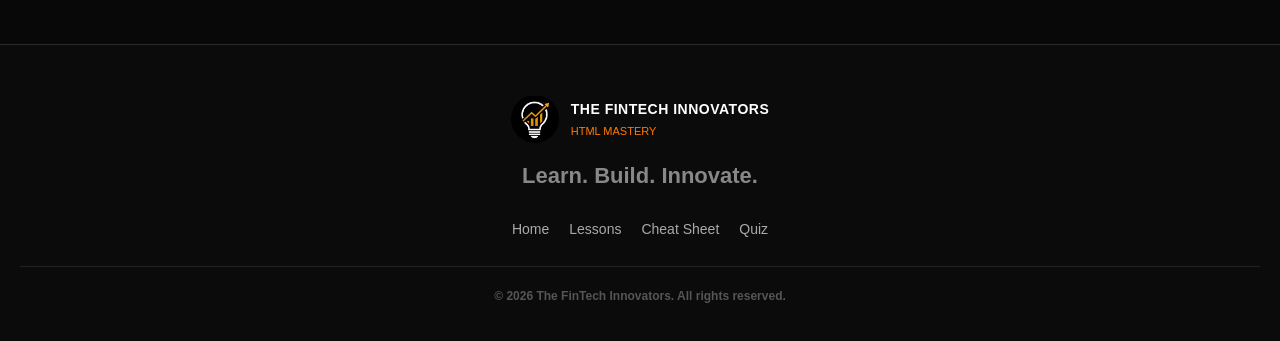
==== commit 23179b6c: "Add files via upload" ====
--- a/cheat-sheet.html
+++ b/cheat-sheet.html
@@ -11,6 +11,7 @@
   >
 
   <title>HTML Cheat Sheet | HTML Mastery</title>
+  <link rel="icon" type="image/jpeg" href="tfi-logo.jpeg">
 
   <link rel="stylesheet" href="style.css">
 
@@ -481,6 +482,31 @@
     showTags(htmlTags);
 
   </script>
+ <footer class="site-footer">
+
+    <div class="footer-brand">
+        <img src="tfi-logo.jpeg" alt="The FinTech Innovators logo">
+
+        <div>
+            <strong>THE FINTECH INNOVATORS</strong>
+            <span>HTML MASTERY</span>
+        </div>
+    </div>
+
+    <p>Learn. Build. Innovate.</p>
+
+    <div class="footer-links">
+        <a href="index.html">Home</a>
+        <a href="lessons.html">Lessons</a>
+        <a href="cheat-sheet.html">Cheat Sheet</a>
+        <a href="quiz.html">Quiz</a>
+    </div>
+
+    <p class="copyright">
+        © 2026 The FinTech Innovators. All rights reserved.
+    </p>
+
+</footer>
 
 
 </body>
--- a/style.css
+++ b/style.css
@@ -1507,4 +1507,80 @@
         width: 100%;
         text-align: left;
     }
+}
+/* ============================= */
+/* PROFESSIONAL FOOTER */
+/* ============================= */
+
+.site-footer {
+    margin-top: 80px;
+    padding: 50px 20px 25px;
+    background: #0b0b0b;
+    border-top: 1px solid #292929;
+    text-align: center;
+}
+
+.footer-brand {
+    display: flex;
+    justify-content: center;
+    align-items: center;
+    gap: 12px;
+    margin-bottom: 15px;
+}
+
+.footer-brand img {
+    width: 48px;
+    height: 48px;
+    object-fit: contain;
+    border-radius: 50%;
+}
+
+.footer-brand div {
+    display: flex;
+    flex-direction: column;
+    text-align: left;
+}
+
+.footer-brand strong {
+    color: #ffffff;
+    font-size: 14px;
+    letter-spacing: 0.5px;
+}
+
+.footer-brand span {
+    color: #ff7a00;
+    font-size: 11px;
+    margin-top: 3px;
+}
+
+.site-footer > p {
+    color: #888;
+    margin: 10px 0;
+}
+
+.footer-links {
+    display: flex;
+    justify-content: center;
+    flex-wrap: wrap;
+    gap: 20px;
+    margin: 25px 0;
+}
+
+.footer-links a {
+    color: #aaa;
+    text-decoration: none;
+    font-size: 14px;
+    transition: color 0.3s ease;
+}
+
+.footer-links a:hover {
+    color: #ff7a00;
+}
+
+.site-footer .copyright {
+    padding-top: 20px;
+    margin-top: 20px;
+    border-top: 1px solid #222;
+    color: #555;
+    font-size: 12px;
 }
